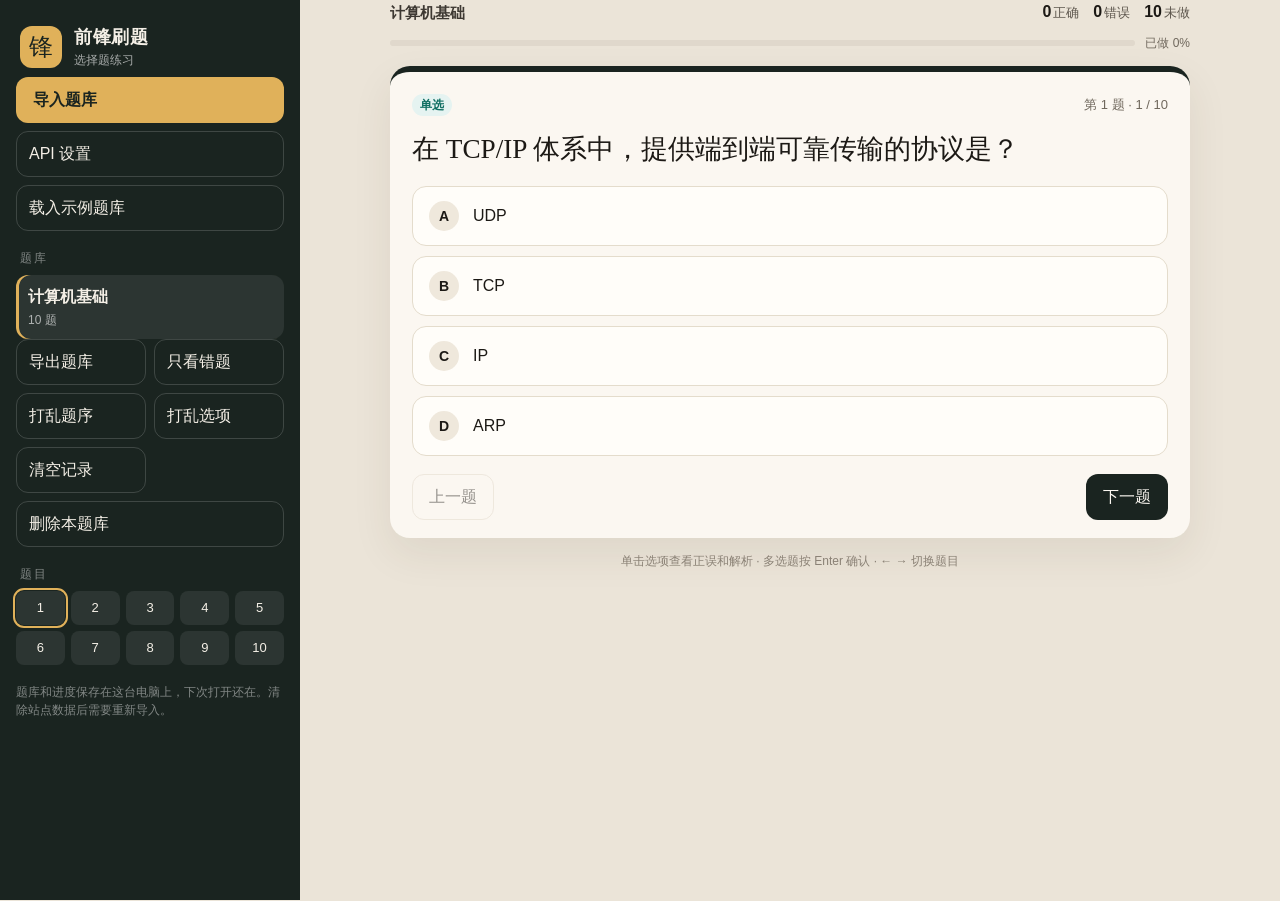
==== index.html @ 5b3e0f49 "Publish Qianfeng Shuati as a portable Windows quiz app. Ship the unzip-and-run trainer with README s" ====
<!DOCTYPE html>
<html lang="zh-CN">
<head>
  <meta charset="UTF-8" />
  <meta name="viewport" content="width=device-width, initial-scale=1" />
  <title>前锋刷题软件</title>
  <meta name="description" content="前锋刷题软件：解压即用的 Windows 选择题练习。导入 JSON / Markdown，错题本，可打乱选项。不用注册，数据只在本机。" />
  <meta property="og:title" content="前锋刷题软件 / Qianfeng Shuati" />
  <meta property="og:description" content="解压即用的 Windows 选择题练习。不用注册，数据只在本机。" />
  <meta property="og:type" content="website" />
  <meta property="og:image" content="docs/social-preview.png" />
  <meta name="twitter:card" content="summary_large_image" />
  <meta name="theme-color" content="#1a2420" />
  <link rel="icon" href="前锋刷题.ico" />
  <link rel="stylesheet" href="styles.css" />
</head>
<body>
  <div class="app">
    <aside id="sidebar" class="sidebar" aria-label="题库"></aside>
    <main id="stage"></main>
  </div>
  <div id="scrim" class="scrim"></div>
  <div id="dropmask" class="dropmask">松开即可导入题库</div>
  <div id="toast" class="toast" role="status"></div>
  <div id="live" class="sr" aria-live="polite"></div>
  <input id="fileInput" type="file" hidden accept=".json,.txt,.md,.csv,.tsv,text/plain,text/markdown,application/json" multiple />

  <dialog id="importDialog" aria-labelledby="importTitle">
    <form class="dialog-body" method="dialog">
      <div class="dialog-head">
        <h2 id="importTitle">导入题库</h2>
        <button type="submit" class="icon-x" value="cancel" aria-label="关闭">×</button>
      </div>
      <p class="muted">支持 JSON、CSV、Markdown 和文本。导入后保存在这台电脑的浏览器里。</p>
      <textarea id="pasteArea" spellcheck="false" placeholder="把题目粘贴到这里，或选择文件"></textarea>
      <details>
        <summary>查看格式说明</summary>
        <div class="help">
          <p>JSON：每题包含 question、options、answer、explanation。多选答案写成 BD。</p>
          <pre>{
  "name": "我的题库",
  "questions": [
    {
      "question": "题干",
      "options": ["选项一", "选项二", "选项三", "选项四"],
      "answer": "B",
      "explanation": "解析"
    }
  ]
}</pre>
          <p>文本或 Markdown：题目用 1. 2. 编号，或题目之间空一行。选项写成 A. / A)；答案写成 答案：B 或 **Answer: B**，写在选项后面同一行也可以。</p>
          <pre>1. 题干
A. 选项
B. 选项
**Answer: A**
解析：说明</pre>
          <p>CSV 第一行表头：question,A,B,C,D,answer,explanation</p>
        </div>
      </details>
      <p id="importError" class="form-error"></p>
      <div class="dialog-foot">
        <button type="button" class="ghost" id="fillSample">填入示例</button>
        <button type="button" class="ghost" id="chooseFile">选择文件</button>
        <button type="button" class="primary" id="doImport">导入</button>
      </div>
    </form>
  </dialog>
  <dialog id="apiDialog" aria-labelledby="apiTitle">
    <form class="dialog-body" method="dialog">
      <div class="dialog-head">
        <h2 id="apiTitle">API 设置</h2>
        <button type="submit" class="icon-x" value="cancel" aria-label="关闭">×</button>
      </div>
      <p class="muted">Key 只保存在这台电脑的浏览器里，不会随题库导出。兼容 OpenAI 格式的接口都可以用。</p>
      <div class="preset-row">
        <button type="button" class="ghost" data-action="api-preset" data-base="https://api.deepseek.com/v1" data-model="deepseek-chat">DeepSeek</button>
        <button type="button" class="ghost" data-action="api-preset" data-base="https://api.openai.com/v1" data-model="gpt-4o-mini">OpenAI</button>
        <button type="button" class="ghost" data-action="api-preset" data-base="http://127.0.0.1:11434/v1" data-model="llama3.1">Ollama</button>
      </div>
      <label class="field">接口地址
        <input id="apiBaseInput" type="url" spellcheck="false" placeholder="https://api.deepseek.com/v1" autocomplete="off" />
      </label>
      <label class="field">模型
        <input id="apiModelInput" type="text" spellcheck="false" placeholder="deepseek-chat" autocomplete="off" />
      </label>
      <label class="field">API Key
        <input id="apiKeyInput" type="password" spellcheck="false" placeholder="sk-…" autocomplete="off" />
      </label>
      <p id="apiError" class="form-error"></p>
      <div class="dialog-foot">
        <button type="button" class="ghost" id="clearApi">清除 Key</button>
        <button type="button" class="primary" id="saveApi">保存</button>
      </div>
    </form>
  </dialog>
  <script src="app.js"></script>
</body>
</html>
---- styles.css ----
*,
*::before,
*::after { box-sizing: border-box; }

html, body { margin: 0; }

body {
  background: #ebe4d8;
  color: #1c1915;
  font-family: "Segoe UI", "PingFang SC", "Microsoft YaHei", sans-serif;
  font-size: 16px;
  line-height: 1.5;
}

h1, h2, h3, p { margin: 0; }

button { font: inherit; cursor: pointer; color: inherit; }

::selection { background: #d5efe9; }

:focus-visible {
  outline: 2px solid #0f6e62;
  outline-offset: 2px;
}

.app {
  display: grid;
  grid-template-columns: 300px 1fr;
  min-height: 100vh;
}

.sidebar {
  position: sticky;
  top: 0;
  height: 100vh;
  overflow: auto;
  background: #1a2420;
  color: #f4efe6;
  padding: 20px 16px 24px;
}

.sidebar :focus-visible { outline-color: #e0b15a; }

.logo {
  display: flex;
  gap: 12px;
  align-items: center;
  padding: 4px 4px 8px;
}

.logo-mark {
  width: 42px;
  height: 42px;
  display: grid;
  place-items: center;
  background: #e0b15a;
  color: #1a2420;
  font-family: "KaiTi", "STKaiti", serif;
  font-size: 24px;
  border-radius: 12px;
}

.logo strong { display: block; font-size: 18px; letter-spacing: 0.04em; }
.logo em { display: block; font-style: normal; color: rgba(255, 255, 255, 0.62); font-size: 12px; }

.side-label {
  margin: 18px 4px 8px;
  font-size: 12px;
  letter-spacing: 0.14em;
  color: rgba(255, 255, 255, 0.45);
}

.side-actions {
  display: grid;
  grid-template-columns: 1fr 1fr;
  gap: 8px;
}

.side-btn {
  width: 100%;
  border: 1px solid rgba(255, 255, 255, 0.16);
  background: transparent;
  color: #f4efe6;
  border-radius: 12px;
  padding: 10px 12px;
  text-align: left;
}

.side-btn.wide { grid-column: 1 / -1; }

.side-btn.primary {
  background: #e0b15a;
  color: #1a2420;
  border-color: transparent;
  font-weight: 700;
}

.side-btn:hover { background: rgba(255, 255, 255, 0.06); }
.side-btn.primary:hover { background: #e8c27a; }

.side-btn[aria-pressed="true"] {
  background: rgba(224, 177, 90, 0.16);
  border-color: #e0b15a;
  color: #f3d7a2;
}

.bank-list { display: grid; gap: 4px; }

.bank {
  width: 100%;
  text-align: left;
  border: none;
  background: transparent;
  color: inherit;
  border-radius: 12px;
  padding: 10px 10px 10px 12px;
  display: flex;
  flex-direction: column;
  gap: 2px;
}

.bank:hover { background: rgba(255, 255, 255, 0.05); }

.bank.active {
  background: rgba(255, 255, 255, 0.08);
  box-shadow: inset 3px 0 0 #e0b15a;
}

.bank-name {
  font-weight: 700;
  overflow: hidden;
  text-overflow: ellipsis;
  white-space: nowrap;
}

.bank-meta { color: rgba(255, 255, 255, 0.62); font-size: 12px; }

.qgrid {
  display: grid;
  grid-template-columns: repeat(5, 1fr);
  gap: 6px;
}

.qdot {
  height: 34px;
  border: none;
  border-radius: 8px;
  background: rgba(255, 255, 255, 0.08);
  color: #f4efe6;
  font-size: 13px;
}

.qdot:hover { background: rgba(255, 255, 255, 0.16); }
.qdot.correct { background: #1f7a4d; color: white; }
.qdot.wrong { background: #a33b32; color: white; }
.qdot.current { outline: 2px solid #e0b15a; outline-offset: 1px; }

.store-note {
  color: rgba(255, 255, 255, 0.45);
  font-size: 12px;
  line-height: 1.5;
  margin-top: 18px;
}

.stage {
  min-height: 100vh;
  padding: 28px 32px 48px;
}

.sheet { width: min(800px, 100%); margin: 0 auto; }

.top {
  display: flex;
  align-items: flex-end;
  justify-content: space-between;
  gap: 12px;
  margin-bottom: 10px;
}

.top h2 { font-size: 15px; font-weight: 700; }
.eyebrow { color: #3d3832; font-size: 15px; font-weight: 700; }

.stats { display: flex; gap: 14px; color: #5e574e; font-size: 13px; }
.stats b { color: #1c1915; font-size: 16px; margin-right: 2px; }

.progress-line {
  display: flex;
  align-items: center;
  gap: 10px;
  margin-bottom: 14px;
  color: #6f675c;
  font-size: 12px;
}

.bar {
  flex: 1;
  height: 6px;
  background: #e0d8cc;
  border-radius: 99px;
  overflow: hidden;
}

.bar > span {
  display: block;
  height: 100%;
  background: #0f6e62;
}

.card {
  background: #fbf7f1;
  border-radius: 20px;
  border-top: 6px solid #1a2420;
  padding: 22px 22px 18px;
  box-shadow: 0 16px 40px rgba(70, 52, 30, 0.08);
}

.meta {
  display: flex;
  gap: 8px;
  align-items: center;
  margin-bottom: 12px;
}

.count { margin-left: auto; color: #6f675c; font-size: 13px; }

.badge {
  display: inline-flex;
  align-items: center;
  height: 22px;
  padding: 0 8px;
  border-radius: 999px;
  background: #e5f3f1;
  color: #0f6e62;
  font-size: 12px;
  font-weight: 700;
}

.badge.multi { background: #f8efd8; color: #8a5a12; }

.stem {
  margin: 0 0 16px;
  font-family: "Palatino Linotype", "KaiTi", "STKaiti", serif;
  font-size: 1.7rem;
  font-weight: 400;
  line-height: 1.55;
}

.stem .rich-p { margin: 0; }
.stem .rich-p + .rich-p { margin-top: 10px; }

.icode {
  display: inline;
  font-family: Consolas, "Cascadia Mono", "Cascadia Code", "Source Code Pro", ui-monospace, monospace;
  font-size: 0.92rem;
  line-height: 1.45;
  padding: 1px 6px 2px;
  border-radius: 5px;
  background: #3a3d42;
  color: #f3f3f3;
  white-space: pre-wrap;
  vertical-align: 1px;
}

.stem .icode { font-size: 1.02rem; }

.codeblock {
  margin: 12px 0 14px;
  border: 1px solid #2c2e33;
  border-radius: 10px;
  overflow: hidden;
  background: #1e1e1e;
}

.codeblock-bar {
  display: flex;
  align-items: center;
  gap: 6px;
  padding: 7px 12px;
  background: #2a2c31;
  color: #c8c8c8;
  font-family: Consolas, "Cascadia Mono", "Source Code Pro", ui-monospace, monospace;
  font-size: 13px;
  line-height: 1;
}

.codeblock-chevron { width: 12px; height: 12px; }

.codeblock pre {
  margin: 0;
  padding: 12px 14px 14px;
  overflow-x: auto;
  background: #1b1d22;
  color: #d4d4d4;
  font-family: Consolas, "Cascadia Mono", "Cascadia Code", "Source Code Pro", ui-monospace, monospace;
  font-size: 14px;
  font-weight: 400;
  line-height: 1.6;
}

.codeblock code { font: inherit; color: inherit; }
.tok-cmt { color: #6a9955; }
.tok-str { color: #ce9178; }
.tok-dir { color: #c586c0; }
.tok-lbl { color: #dcdcaa; }
.tok-op { color: #569cd6; }
.tok-reg { color: #9cdcfe; }
.tok-num { color: #b5cea8; }

.hint { color: #8a5a12; font-size: 13px; margin: 0 0 10px; }

.options { display: grid; gap: 10px; }

.option-wrap { display: grid; }

.option-wrap:has(.option-note) .option {
  border-bottom-left-radius: 0;
  border-bottom-right-radius: 0;
}

.option-note {
  margin-top: -1.5px;
  padding: 8px 16px 10px 60px;
  font-size: 13px;
  line-height: 1.55;
  color: #4a453c;
  background: #f7f3ea;
  border: 1.5px solid #e4dccc;
  border-top: none;
  border-radius: 0 0 14px 14px;
}

.option-wrap:has(.option.is-correct) .option-note {
  background: #eef8f2;
  border-color: #1f7a4d;
  color: #146239;
}

.option-wrap:has(.option.is-wrong) .option-note {
  background: #fdf2f1;
  border-color: #b3261e;
  color: #8f1d18;
}

.option {
  width: 100%;
  display: flex;
  gap: 14px;
  align-items: flex-start;
  text-align: left;
  padding: 14px 16px;
  border-radius: 14px;
  border: 1.5px solid #e4dccc;
  background: #fffdf9;
  color: #1c1915;
  transition: border-color 0.15s, background 0.15s, transform 0.15s;
}

.option:hover:not(:disabled) {
  border-color: #b7cdc7;
  transform: translateY(-1px);
}

.letter {
  width: 30px;
  height: 30px;
  flex: none;
  display: grid;
  place-items: center;
  border-radius: 999px;
  background: #efe8dc;
  font-weight: 700;
  font-size: 14px;
}

.otext { flex: 1; padding-top: 3px; line-height: 1.55; }

.mark {
  margin-left: auto;
  width: 1.2em;
  font-weight: 700;
  padding-top: 3px;
}

.option.is-selected {
  border-color: #0f6e62;
  background: #f3faf8;
}

.option.is-selected .letter { background: #0f6e62; color: white; }

.option.is-correct {
  border-color: #1f7a4d;
  background: #eef8f2;
}

.option.is-correct .letter,
.option.is-correct .mark { background: #1f7a4d; color: white; }
.option.is-correct .mark { background: transparent; color: #1f7a4d; }

.option.is-wrong {
  border-color: #b3261e;
  background: #fdf2f1;
}

.option.is-wrong .letter { background: #b3261e; color: white; }
.option.is-wrong .mark { color: #b3261e; }
.option.is-dim { opacity: 0.72; }
.option:disabled { opacity: 1; cursor: default; transform: none; }

.verdict {
  display: flex;
  justify-content: space-between;
  gap: 12px;
  align-items: center;
  flex-wrap: wrap;
  padding: 12px 14px;
  border-radius: 12px;
  margin-top: 16px;
}

.verdict strong { font-size: 16px; }
.verdict.good { background: #e7f6ee; color: #146239; }
.verdict.bad { background: #fdeceb; color: #8f1d18; }

.explain {
  margin-top: 12px;
  padding: 14px 16px 16px;
  background: #f4f0e6;
  border-radius: 12px;
  border-left: 4px solid #0f6e62;
  animation: rise 0.28s ease;
}

.explain-head {
  display: flex;
  align-items: center;
  justify-content: space-between;
  gap: 8px;
  margin-bottom: 6px;
}

.explain h3 {
  margin: 0;
  font-size: 13px;
  letter-spacing: 0.08em;
  color: #0f6e62;
}

.explain-actions .ghost {
  padding: 6px 10px;
  font-size: 13px;
}

.explain-body { line-height: 1.6; }

.answer-line {
  margin: 0 0 10px;
  padding-bottom: 10px;
  border-bottom: 1px solid #e4dccc;
}

.answer-line strong { display: block; margin-bottom: 6px; }
.answer-line p { margin: 0 0 4px; }

.nav {
  display: flex;
  align-items: center;
  justify-content: space-between;
  gap: 10px;
  margin-top: 18px;
}

.primary, .ghost, .menu-btn {
  border-radius: 12px;
  padding: 10px 16px;
  border: 1px solid transparent;
}

.primary { background: #1a2420; color: #fbf7f1; }
.primary:hover { background: #24312c; }

.ghost {
  background: transparent;
  border-color: #ddd4c6;
  color: #1c1915;
}

.ghost:hover { background: rgba(255, 255, 255, 0.7); }

.menu-btn {
  display: none;
  background: #1a2420;
  color: #fbf7f1;
  flex: none;
}

.nav button:disabled,
.side-btn:disabled {
  opacity: 0.45;
  cursor: not-allowed;
}

.done {
  background: #e7f6ee;
  color: #146239;
  border-radius: 12px;
  padding: 10px 12px;
  margin-bottom: 12px;
}

.keys {
  color: #8a8175;
  font-size: 12px;
  text-align: center;
  margin-top: 14px;
}

.empty-card h1 {
  font-size: 1.6rem;
  font-weight: 700;
  margin-bottom: 8px;
}

.empty-card p { color: #6f675c; }
.empty-card .nav { justify-content: flex-start; }

.muted { color: #6f675c; margin-bottom: 10px; }

.preset-row {
  display: flex;
  flex-wrap: wrap;
  gap: 8px;
  margin: 8px 0 4px;
}

.preset-row .ghost { padding: 6px 10px; font-size: 13px; }

.field {
  display: grid;
  gap: 6px;
  margin-top: 10px;
  font-size: 13px;
  color: #4a453c;
}

.field input {
  width: 100%;
  padding: 10px 12px;
  border: 1px solid #e4dccc;
  border-radius: 12px;
  background: white;
  font: inherit;
  color: inherit;
}

dialog {
  border: none;
  padding: 0;
  border-radius: 20px;
  width: min(640px, calc(100vw - 24px));
  max-height: min(86vh, 760px);
  overflow: auto;
  background: #fbf7f1;
  color: #1c1915;
  box-shadow: 0 24px 80px rgba(0, 0, 0, 0.28);
}

dialog::backdrop { background: rgba(20, 16, 12, 0.5); }

.dialog-body { padding: 18px 18px 16px; }

.dialog-head {
  display: flex;
  justify-content: space-between;
  align-items: center;
  margin-bottom: 8px;
}

.dialog-head h2 { font-size: 1.15rem; }

.icon-x {
  border: none;
  background: transparent;
  font-size: 22px;
  line-height: 1;
  padding: 4px 8px;
}

textarea {
  width: 100%;
  min-height: 180px;
  margin: 12px 0;
  padding: 12px;
  border: 1px solid #e4dccc;
  border-radius: 12px;
  background: white;
  font: inherit;
  line-height: 1.5;
  resize: vertical;
}

details { margin-top: 4px; }
summary { cursor: pointer; color: #0f6e62; }

.help p { margin: 10px 0 6px; }

pre {
  white-space: pre-wrap;
  background: #efe8dc;
  padding: 10px 12px;
  border-radius: 10px;
  font-size: 12px;
  font-family: Consolas, "Courier New", monospace;
}

.form-error {
  color: #b3261e;
  min-height: 1.2em;
  margin: 8px 0 0;
  white-space: pre-wrap;
}

.dialog-foot {
  display: flex;
  justify-content: flex-end;
  gap: 8px;
  margin-top: 12px;
}

.dialog-foot .ghost:first-child { margin-right: auto; }

.toast {
  position: fixed;
  left: 50%;
  bottom: 24px;
  transform: translateX(-50%) translateY(12px);
  background: #1a2420;
  color: #fbf7f1;
  padding: 12px 16px;
  border-radius: 999px;
  opacity: 0;
  pointer-events: none;
  transition: 0.2s ease;
  z-index: 50;
  max-width: min(92vw, 520px);
}

.toast.show {
  opacity: 1;
  transform: translateX(-50%) translateY(0);
}

.dropmask {
  position: fixed;
  inset: 16px;
  border: 2px dashed #e0b15a;
  background: rgba(26, 36, 32, 0.9);
  color: #fbf7f1;
  display: none;
  place-items: center;
  font-size: 1.4rem;
  z-index: 40;
  border-radius: 24px;
}

.dropmask.show { display: grid; }

.scrim { display: none; }

.sr {
  position: absolute;
  width: 1px;
  height: 1px;
  overflow: hidden;
  clip: rect(0 0 0 0);
}

@keyframes rise {
  from { opacity: 0; transform: translateY(6px); }
  to { opacity: 1; transform: none; }
}

@media (max-width: 900px) {
  .app { display: block; }
  .menu-btn { display: inline-flex; }
  .sidebar {
    position: fixed;
    z-index: 20;
    top: 0;
    left: 0;
    width: min(86vw, 320px);
    transform: translateX(-105%);
    transition: transform 0.2s ease;
  }
  .sidebar.open { transform: none; }
  .scrim.show {
    display: block;
    position: fixed;
    inset: 0;
    background: rgba(20, 16, 12, 0.45);
    z-index: 15;
  }
  .stage { padding: 16px 16px 32px; }
  .stem { font-size: 1.35rem; }
  .stem .icode { font-size: 0.92rem; }
  .stats { gap: 8px; }
  .card { padding: 18px 16px; }
}

@media (prefers-reduced-motion: reduce) {
  *, *::before, *::after {
    animation: none !important;
    transition: none !important;
  }
}
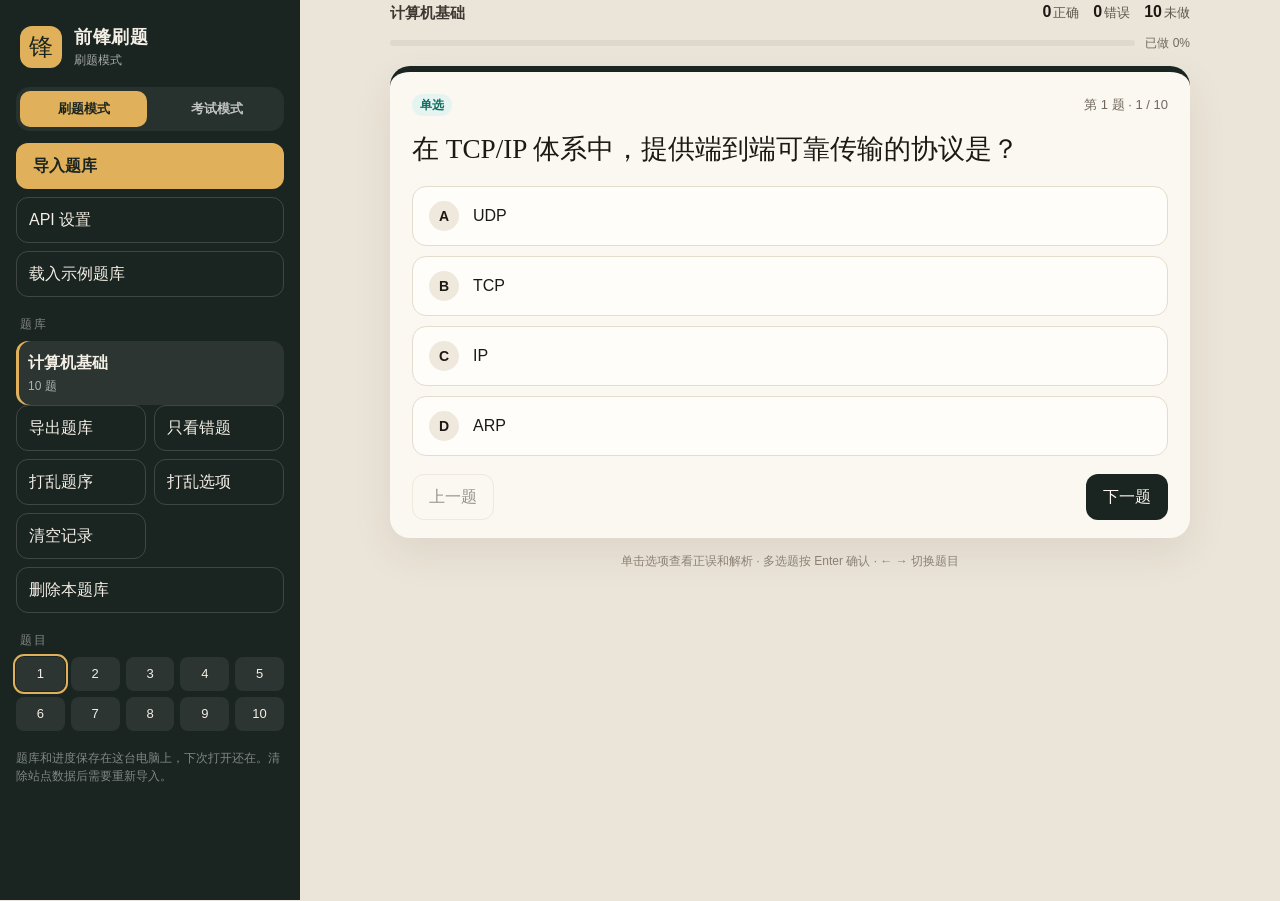
==== commit 7eafcd25: "Add practice and exam modes for the public app. Keep course banks out of the repo and document how t" ====
--- a/index.html
+++ b/index.html
@@ -4,9 +4,9 @@
   <meta charset="UTF-8" />
   <meta name="viewport" content="width=device-width, initial-scale=1" />
   <title>前锋刷题软件</title>
-  <meta name="description" content="前锋刷题软件：解压即用的 Windows 选择题练习。导入 JSON / Markdown，错题本，可打乱选项。不用注册，数据只在本机。" />
+  <meta name="description" content="前锋刷题软件：解压即用的 Windows 选择题练习。刷题或考试模式，导入 JSON / Markdown，错题本，可打乱选项。不用注册，数据只在本机。" />
   <meta property="og:title" content="前锋刷题软件 / Qianfeng Shuati" />
-  <meta property="og:description" content="解压即用的 Windows 选择题练习。不用注册，数据只在本机。" />
+  <meta property="og:description" content="解压即用的 Windows 选择题练习。刷题即时出解，考试交卷出分。不用注册，数据只在本机。" />
   <meta property="og:type" content="website" />
   <meta property="og:image" content="docs/social-preview.png" />
   <meta name="twitter:card" content="summary_large_image" />
@@ -93,6 +93,36 @@
       </div>
     </form>
   </dialog>
+  <dialog id="examDialog" aria-labelledby="examTitle">
+    <form class="dialog-body" method="dialog">
+      <div class="dialog-head">
+        <h2 id="examTitle">开始考试</h2>
+        <button type="submit" class="icon-x" value="cancel" aria-label="关闭">×</button>
+      </div>
+      <p class="muted">答题过程中不显示对错和解析。交卷后出分，错题会记入错题本。</p>
+      <label class="field">题量
+        <input id="examCountInput" type="number" min="1" step="1" />
+      </label>
+      <label class="field">时限
+        <select id="examDurationInput">
+          <option value="0">不限时</option>
+          <option value="15">15 分钟</option>
+          <option value="30" selected>30 分钟</option>
+          <option value="45">45 分钟</option>
+          <option value="60">60 分钟</option>
+          <option value="90">90 分钟</option>
+          <option value="120">120 分钟</option>
+        </select>
+      </label>
+      <label class="check"><input id="examShuffleQ" type="checkbox" checked /> 打乱题序</label>
+      <label class="check"><input id="examShuffleO" type="checkbox" checked /> 打乱选项</label>
+      <p id="examError" class="form-error"></p>
+      <div class="dialog-foot">
+        <button type="submit" class="ghost" value="cancel">取消</button>
+        <button type="button" class="primary" id="doExam">开始考试</button>
+      </div>
+    </form>
+  </dialog>
   <script src="app.js"></script>
 </body>
 </html>
--- a/styles.css
+++ b/styles.css
@@ -63,6 +63,41 @@
 .logo strong { display: block; font-size: 18px; letter-spacing: 0.04em; }
 .logo em { display: block; font-style: normal; color: rgba(255, 255, 255, 0.62); font-size: 12px; }
 
+.mode-switch {
+  display: grid;
+  grid-template-columns: 1fr 1fr;
+  gap: 6px;
+  margin: 10px 0 12px;
+  padding: 4px;
+  border-radius: 14px;
+  background: rgba(255, 255, 255, 0.06);
+}
+
+.mode-btn {
+  border: none;
+  background: transparent;
+  color: rgba(255, 255, 255, 0.72);
+  border-radius: 10px;
+  padding: 8px 6px;
+  font-size: 13px;
+  font-weight: 700;
+}
+
+.mode-btn:hover { background: rgba(255, 255, 255, 0.06); }
+
+.mode-btn[aria-pressed="true"] {
+  background: #e0b15a;
+  color: #1a2420;
+}
+
+.mode-lock {
+  margin: 10px 0 4px;
+  color: #e0b15a;
+  font-size: 12px;
+  font-weight: 700;
+  letter-spacing: 0.08em;
+}
+
 .side-label {
   margin: 18px 4px 8px;
   font-size: 12px;
@@ -153,7 +188,60 @@
 .qdot:hover { background: rgba(255, 255, 255, 0.16); }
 .qdot.correct { background: #1f7a4d; color: white; }
 .qdot.wrong { background: #a33b32; color: white; }
+.qdot.answered { background: rgba(224, 177, 90, 0.42); color: #f4efe6; }
 .qdot.current { outline: 2px solid #e0b15a; outline-offset: 1px; }
+
+.exam-banner {
+  display: flex;
+  flex-wrap: wrap;
+  align-items: center;
+  gap: 10px 14px;
+  background: #1a2420;
+  color: #f4efe6;
+  border-radius: 14px;
+  padding: 10px 14px;
+  margin-bottom: 12px;
+  font-size: 14px;
+}
+
+.exam-banner.review { background: #0f6e62; }
+.exam-banner .ghost {
+  margin-left: auto;
+  background: transparent;
+  color: #f4efe6;
+  border-color: rgba(255, 255, 255, 0.28);
+}
+
+.exam-timer {
+  font-variant-numeric: tabular-nums;
+  font-weight: 700;
+  color: #e0b15a;
+}
+
+.exam-timer.warn { color: #f3b4ae; }
+
+.badge.exam {
+  background: #1a2420;
+  color: #e0b15a;
+}
+
+.check {
+  display: flex;
+  align-items: center;
+  gap: 8px;
+  margin-top: 10px;
+  font-size: 14px;
+}
+
+.field select {
+  width: 100%;
+  padding: 10px 12px;
+  border: 1px solid #e4dccc;
+  border-radius: 12px;
+  background: white;
+  font: inherit;
+  color: inherit;
+}
 
 .store-note {
   color: rgba(255, 255, 255, 0.45);
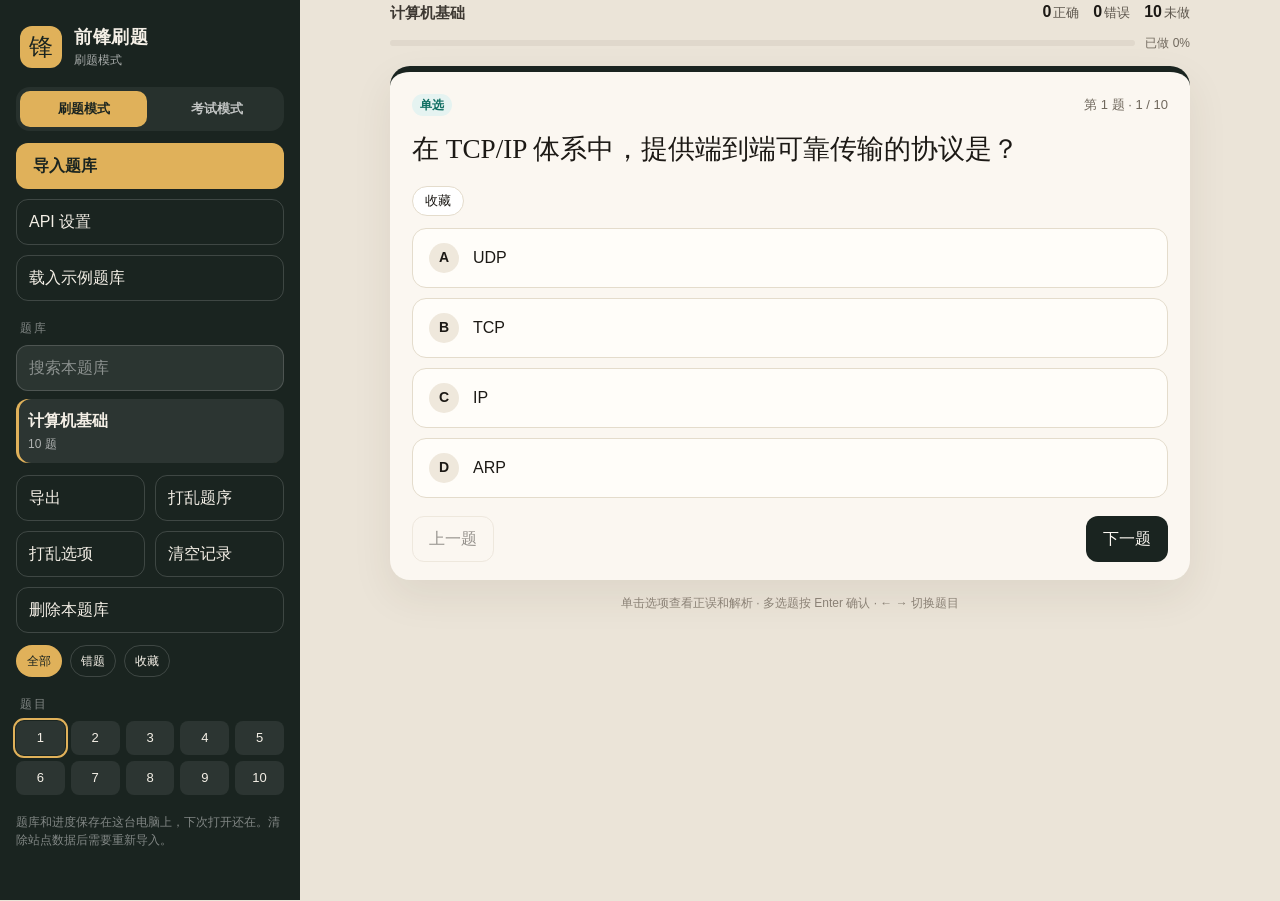
==== commit 4ca00be6: "Add score archive, backup export, search, and favorites. Record exams, let users export selected dat" ====
--- a/index.html
+++ b/index.html
@@ -4,9 +4,9 @@
   <meta charset="UTF-8" />
   <meta name="viewport" content="width=device-width, initial-scale=1" />
   <title>前锋刷题软件</title>
-  <meta name="description" content="前锋刷题软件：解压即用的 Windows 选择题练习。刷题或考试模式，导入 JSON / Markdown，错题本，可打乱选项。不用注册，数据只在本机。" />
+  <meta name="description" content="前锋刷题软件：解压即用的 Windows 选择题练习。刷题或考试模式，搜索与收藏，成绩档案，导入 JSON / Markdown。不用注册，数据只在本机。" />
   <meta property="og:title" content="前锋刷题软件 / Qianfeng Shuati" />
-  <meta property="og:description" content="解压即用的 Windows 选择题练习。刷题即时出解，考试交卷出分。不用注册，数据只在本机。" />
+  <meta property="og:description" content="解压即用的 Windows 选择题练习。刷题即时出解，考试交卷出分，可备份进度。不用注册，数据只在本机。" />
   <meta property="og:type" content="website" />
   <meta property="og:image" content="docs/social-preview.png" />
   <meta name="twitter:card" content="summary_large_image" />
@@ -22,8 +22,13 @@
   <div id="scrim" class="scrim"></div>
   <div id="dropmask" class="dropmask">松开即可导入题库</div>
   <div id="toast" class="toast" role="status"></div>
+  <div id="ctxMenu" class="ctx-menu" hidden role="menu">
+    <button type="button" role="menuitem" data-ctx="open">查看试卷</button>
+    <button type="button" role="menuitem" class="danger" data-ctx="delete">删除成绩</button>
+  </div>
   <div id="live" class="sr" aria-live="polite"></div>
   <input id="fileInput" type="file" hidden accept=".json,.txt,.md,.csv,.tsv,text/plain,text/markdown,application/json" multiple />
+  <input id="backupInput" type="file" hidden accept=".json,application/json" />
 
   <dialog id="importDialog" aria-labelledby="importTitle">
     <form class="dialog-body" method="dialog">
@@ -31,7 +36,7 @@
         <h2 id="importTitle">导入题库</h2>
         <button type="submit" class="icon-x" value="cancel" aria-label="关闭">×</button>
       </div>
-      <p class="muted">支持 JSON、CSV、Markdown 和文本。导入后保存在这台电脑的浏览器里。</p>
+      <p class="muted">支持 JSON、CSV、Markdown 和文本，也可以导入本软件导出的备份文件。导入后保存在这台电脑的浏览器里。</p>
       <textarea id="pasteArea" spellcheck="false" placeholder="把题目粘贴到这里，或选择文件"></textarea>
       <details>
         <summary>查看格式说明</summary>
@@ -123,6 +128,35 @@
       </div>
     </form>
   </dialog>
+  <dialog id="exportDialog" aria-labelledby="exportTitle">
+    <form class="dialog-body" method="dialog">
+      <div class="dialog-head">
+        <h2 id="exportTitle">导出</h2>
+        <button type="submit" class="icon-x" value="cancel" aria-label="关闭">×</button>
+      </div>
+      <p class="muted">先选导出哪些，再选保存位置。</p>
+      <p class="side-label-plain">导出哪些</p>
+      <label class="check"><input id="exportPresetAll" type="checkbox" /> 完整备份（题库、记录、成绩、收藏）</label>
+      <fieldset class="export-scope">
+        <legend>题目范围</legend>
+        <label class="check"><input name="exportScope" type="radio" value="current" checked /> 当前题库</label>
+        <label class="check"><input name="exportScope" type="radio" value="all" /> 全部题库</label>
+        <label class="check"><input id="exportIncludeBanks" type="checkbox" checked /> 题目内容</label>
+      </fieldset>
+      <label class="check"><input id="exportRecords" type="checkbox" /> 做题记录</label>
+      <label class="check"><input id="exportHistory" type="checkbox" /> 考试成绩</label>
+      <label class="check"><input id="exportFlags" type="checkbox" /> 收藏标记</label>
+      <p class="side-label-plain">保存位置</p>
+      <label class="check"><input name="exportWhere" type="radio" value="picker" id="exportWherePicker" checked /> 选择文件保存位置</label>
+      <label class="check"><input name="exportWhere" type="radio" value="download" /> 保存到浏览器默认下载文件夹</label>
+      <p id="exportHint" class="muted"></p>
+      <p id="exportError" class="form-error"></p>
+      <div class="dialog-foot">
+        <button type="submit" class="ghost" value="cancel">取消</button>
+        <button type="button" class="primary" id="doExport">导出</button>
+      </div>
+    </form>
+  </dialog>
   <script src="app.js"></script>
 </body>
 </html>
--- a/styles.css
+++ b/styles.css
@@ -108,7 +108,7 @@
 .side-actions {
   display: grid;
   grid-template-columns: 1fr 1fr;
-  gap: 8px;
+  gap: 10px;
 }
 
 .side-btn {
@@ -139,7 +139,11 @@
   color: #f3d7a2;
 }
 
-.bank-list { display: grid; gap: 4px; }
+.bank-list {
+  display: grid;
+  gap: 4px;
+  margin-bottom: 12px;
+}
 
 .bank {
   width: 100%;
@@ -190,6 +194,151 @@
 .qdot.wrong { background: #a33b32; color: white; }
 .qdot.answered { background: rgba(224, 177, 90, 0.42); color: #f4efe6; }
 .qdot.current { outline: 2px solid #e0b15a; outline-offset: 1px; }
+.qdot.starred { box-shadow: inset 0 -3px 0 #e0b15a; }
+
+.side-search { display: block; margin: 0 0 8px; }
+.side-search input {
+  width: 100%;
+  border: 1px solid rgba(255, 255, 255, 0.16);
+  background: rgba(255, 255, 255, 0.08);
+  color: #f4efe6;
+  border-radius: 12px;
+  padding: 10px 12px;
+  font: inherit;
+}
+.side-search input::placeholder { color: rgba(255, 255, 255, 0.45); }
+
+.filter-row {
+  display: flex;
+  flex-wrap: wrap;
+  gap: 8px;
+  margin: 12px 0 8px;
+}
+
+.chip {
+  border: 1px solid rgba(255, 255, 255, 0.16);
+  background: transparent;
+  color: #f4efe6;
+  border-radius: 999px;
+  padding: 6px 10px;
+  font-size: 12px;
+}
+
+.chip[aria-pressed="true"] {
+  background: #e0b15a;
+  color: #1a2420;
+  border-color: transparent;
+}
+
+.flag-bar {
+  display: flex;
+  gap: 8px;
+  margin: 0 0 12px;
+}
+
+.flag-btn {
+  border: 1px solid #e4dccc;
+  background: white;
+  border-radius: 999px;
+  padding: 4px 12px;
+  font-size: 13px;
+}
+
+.flag-btn[aria-pressed="true"] {
+  background: #f8efd8;
+  border-color: #e0b15a;
+  color: #8a5a12;
+}
+
+.badge.star { background: #f8efd8; color: #8a5a12; }
+
+.history-list {
+  display: grid;
+  gap: 8px;
+  margin-top: 12px;
+}
+
+.history-item {
+  display: flex;
+  gap: 12px;
+  align-items: center;
+  text-align: left;
+  width: 100%;
+  min-width: 0;
+  border: 1px solid #e4dccc;
+  background: white;
+  border-radius: 14px;
+  padding: 10px 12px;
+}
+
+.ctx-menu {
+  position: fixed;
+  z-index: 60;
+  min-width: 148px;
+  padding: 6px;
+  background: #fbf7f1;
+  border: 1px solid #e4dccc;
+  border-radius: 12px;
+  box-shadow: 0 12px 32px rgba(70, 52, 30, 0.16);
+}
+
+.ctx-menu[hidden] { display: none; }
+
+.ctx-menu button {
+  display: block;
+  width: 100%;
+  text-align: left;
+  border: none;
+  background: transparent;
+  border-radius: 8px;
+  padding: 8px 10px;
+}
+
+.ctx-menu button:hover { background: #efe8dc; }
+.ctx-menu button:disabled { opacity: 0.45; cursor: not-allowed; }
+.ctx-menu .danger { color: #a33b32; }
+
+.history-item:hover { background: #fbf7f1; }
+.history-item.missing { opacity: 0.5; }
+
+.history-score {
+  font-weight: 800;
+  font-variant-numeric: tabular-nums;
+  min-width: 3.2em;
+  color: #0f6e62;
+}
+
+.history-main {
+  display: flex;
+  flex-direction: column;
+  gap: 2px;
+  min-width: 0;
+}
+
+.history-main strong { font-size: 14px; }
+.history-main em { font-style: normal; color: #6f675c; font-size: 12px; }
+.history-item.compact { padding: 8px 10px; }
+
+.side-label-plain {
+  margin: 14px 0 6px;
+  font-size: 12px;
+  letter-spacing: 0.08em;
+  color: #6f675c;
+  font-weight: 700;
+}
+
+.export-scope {
+  border: 1px solid #e4dccc;
+  border-radius: 14px;
+  margin: 10px 0;
+  padding: 4px 12px 12px;
+}
+
+.export-scope legend {
+  padding: 0 6px;
+  font-size: 12px;
+  color: #6f675c;
+}
 
 .exam-banner {
   display: flex;
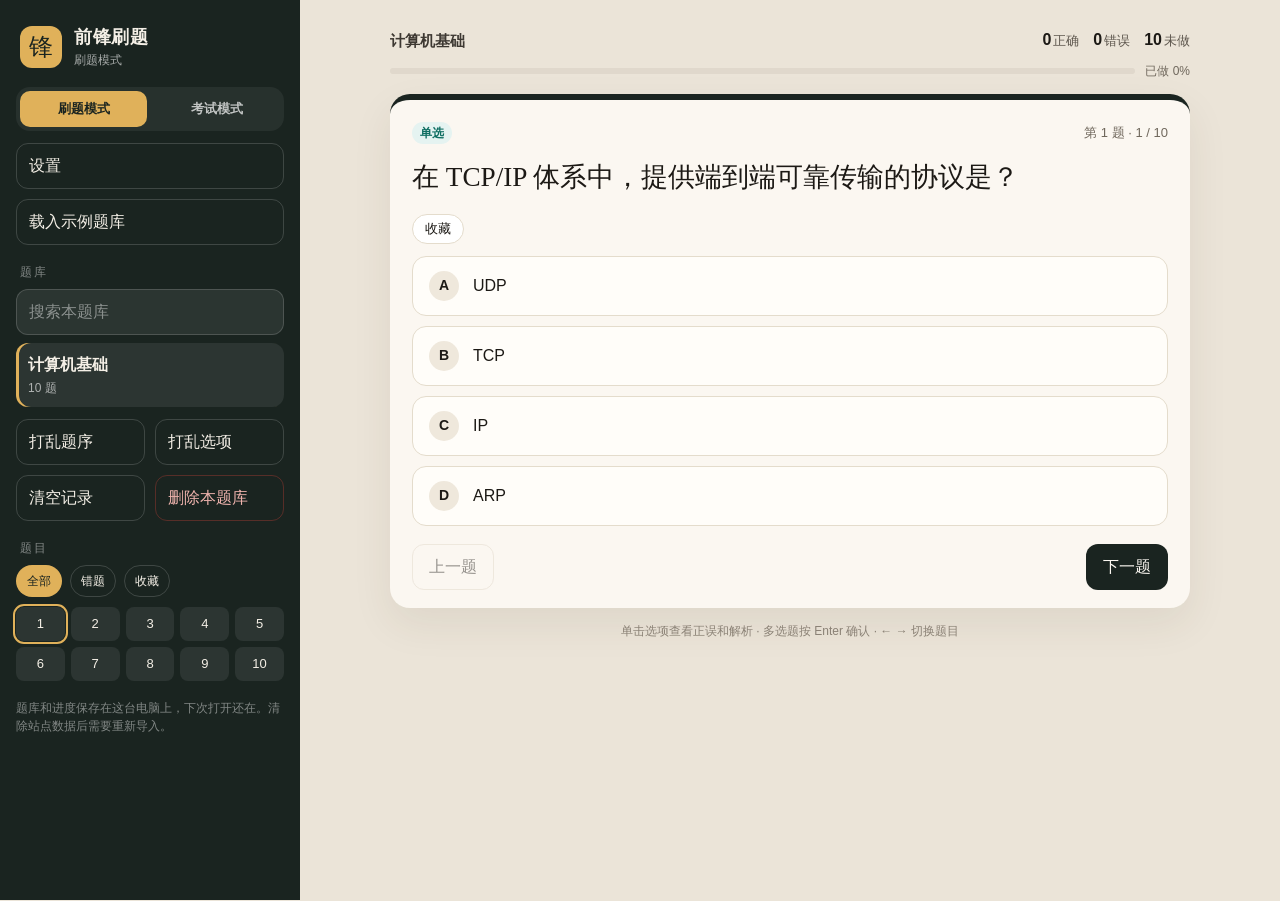
==== commit d33ca611: "Release v1.0 with sponsor page and English portable launchers. Add WeChat/Alipay QR sponsorship, ren" ====
--- a/index.html
+++ b/index.html
@@ -4,20 +4,209 @@
   <meta charset="UTF-8" />
   <meta name="viewport" content="width=device-width, initial-scale=1" />
   <title>前锋刷题软件</title>
-  <meta name="description" content="前锋刷题软件：解压即用的 Windows 选择题练习。刷题或考试模式，搜索与收藏，成绩档案，导入 JSON / Markdown。不用注册，数据只在本机。" />
-  <meta property="og:title" content="前锋刷题软件 / Qianfeng Shuati" />
-  <meta property="og:description" content="解压即用的 Windows 选择题练习。刷题即时出解，考试交卷出分，可备份进度。不用注册，数据只在本机。" />
-  <meta property="og:type" content="website" />
-  <meta property="og:image" content="docs/social-preview.png" />
-  <meta name="twitter:card" content="summary_large_image" />
-  <meta name="theme-color" content="#1a2420" />
-  <link rel="icon" href="前锋刷题.ico" />
+  <link rel="icon" href="app.ico" />
   <link rel="stylesheet" href="styles.css" />
 </head>
 <body>
   <div class="app">
     <aside id="sidebar" class="sidebar" aria-label="题库"></aside>
-    <main id="stage"></main>
+    <div class="main-col">
+      <main id="stage" class="stage"></main>
+      <section id="bankSettings" class="stage settings-page" hidden>
+        <div class="sheet">
+          <div class="top">
+            <button type="button" class="menu-btn" data-action="toggle-sidebar">题库</button>
+            <div><h2>设置</h2></div>
+            <button type="button" class="ghost" data-action="close-settings">返回</button>
+          </div>
+          <div class="settings-list">
+            <section class="settings-fold" data-settings-section="bank">
+              <button type="button" class="settings-fold-head" data-action="settings-section" data-section="bank" aria-expanded="false">
+                <span>
+                  <strong>题库设置</strong>
+                  <em>导入、导出、改名和编辑题目</em>
+                </span>
+                <span class="settings-chevron" aria-hidden="true"></span>
+              </button>
+              <div class="settings-fold-body" hidden>
+                <div class="settings-block" data-bank-panel="import">
+                  <h3>导入</h3>
+                  <p class="muted">支持 JSON、CSV、Markdown 和文本，也可以导入本软件导出的备份文件。</p>
+                  <div class="settings-box">
+              <textarea id="pasteArea" spellcheck="false" placeholder="把题目粘贴到这里，或选择文件"></textarea>
+              <details>
+                <summary>查看格式说明</summary>
+                <div class="help">
+                  <p>JSON：每题包含 question、options、answer、explanation。多选答案写成 BD。</p>
+                  <pre>{
+  "name": "我的题库",
+  "questions": [
+    {
+      "question": "题干",
+      "options": ["选项一", "选项二", "选项三", "选项四"],
+      "answer": "B",
+      "explanation": "解析"
+    }
+  ]
+}</pre>
+                  <p>文本或 Markdown：题目用 1. 2. 编号，或题目之间空一行。选项写成 A. / A)；答案写成 答案：B 或 **Answer: B**，写在选项后面同一行也可以。</p>
+                  <pre>1. 题干
+A. 选项
+B. 选项
+**Answer: A**
+解析：说明</pre>
+                  <p>CSV 第一行表头：question,A,B,C,D,answer,explanation</p>
+                </div>
+              </details>
+              <p id="importError" class="form-error"></p>
+              <div class="nav">
+                <button type="button" class="ghost" id="fillSample">填入示例</button>
+                <button type="button" class="ghost" id="chooseFile">选择文件</button>
+                <button type="button" class="primary" id="doImport">导入</button>
+              </div>
+                  </div>
+                </div>
+
+                <div class="settings-block" data-bank-panel="export">
+                  <h3>导出</h3>
+                  <p class="muted">先选导出哪些，再选保存位置。</p>
+                  <div class="settings-box">
+              <p class="side-label-plain">导出哪些</p>
+              <label class="check"><input id="exportPresetAll" type="checkbox" /> 完整备份（题库、记录、成绩、收藏）</label>
+              <fieldset class="export-scope">
+                <legend>题目范围</legend>
+                <label class="check"><input name="exportScope" type="radio" value="current" checked /> 当前题库</label>
+                <label class="check"><input name="exportScope" type="radio" value="all" /> 全部题库</label>
+                <label class="check"><input id="exportIncludeBanks" type="checkbox" checked /> 题目内容</label>
+              </fieldset>
+              <label class="check"><input id="exportRecords" type="checkbox" /> 做题记录</label>
+              <label class="check"><input id="exportHistory" type="checkbox" /> 考试成绩</label>
+              <label class="check"><input id="exportFlags" type="checkbox" /> 收藏标记</label>
+              <p class="side-label-plain">保存位置</p>
+              <label class="check"><input name="exportWhere" type="radio" value="picker" id="exportWherePicker" checked /> 选择文件保存位置</label>
+              <label class="check"><input name="exportWhere" type="radio" value="download" /> 保存到浏览器默认下载文件夹</label>
+              <p id="exportHint" class="muted"></p>
+              <p id="exportError" class="form-error"></p>
+              <div class="nav">
+                <span></span>
+                <button type="button" class="primary" id="doExport">导出</button>
+              </div>
+                  </div>
+                </div>
+
+                <div class="settings-block" data-bank-panel="edit">
+                  <h3>编辑题库</h3>
+                  <p id="manageHint" class="muted">改名、复制、增删改题目都在这一页。</p>
+                  <div class="settings-box">
+              <label class="field">题库名称
+                <input id="bankNameInput" type="text" maxlength="80" autocomplete="off" />
+              </label>
+              <p id="manageMeta" class="muted"></p>
+              <p id="manageError" class="form-error"></p>
+              <div class="manage-actions">
+                <button type="button" class="ghost" id="saveBankName">保存名称</button>
+                <button type="button" class="ghost" id="duplicateBank">复制本题库</button>
+                <button type="button" class="ghost danger-text" id="deleteBankBtn">删除本题库</button>
+              </div>
+              <p class="side-label-plain">编辑题目</p>
+              <label class="field">选择题目
+                <select id="editQuestionSelect"></select>
+              </label>
+              <label class="field">题干
+                <textarea id="editStem" class="edit-area" spellcheck="false"></textarea>
+              </label>
+              <label class="field">题型
+                <select id="editType">
+                  <option value="single">单选</option>
+                  <option value="multiple">多选</option>
+                </select>
+              </label>
+              <label class="field">选项（每行一个，从上到下为 A、B、C…）
+                <textarea id="editOptions" class="edit-area" spellcheck="false"></textarea>
+              </label>
+              <label class="field">正确答案
+                <input id="editAnswer" type="text" spellcheck="false" placeholder="如 B 或 ABD" autocomplete="off" />
+              </label>
+              <label class="field">解析
+                <textarea id="editExplain" class="edit-area" spellcheck="false"></textarea>
+              </label>
+              <p id="editError" class="form-error"></p>
+              <div class="nav">
+                <button type="button" class="ghost" id="addQuestionBtn">新增题目</button>
+                <button type="button" class="ghost danger-text" id="deleteQuestionBtn">删除本题</button>
+                <button type="button" class="ghost" id="moveQuestionUp">上移</button>
+                <button type="button" class="ghost" id="moveQuestionDown">下移</button>
+                <button type="button" class="primary" id="saveQuestionBtn">保存本题</button>
+              </div>
+                  </div>
+                </div>
+              </div>
+            </section>
+
+            <section class="settings-fold" data-settings-section="api">
+              <button type="button" class="settings-fold-head" data-action="settings-section" data-section="api" aria-expanded="false">
+                <span>
+                  <strong>API 设置</strong>
+                  <em>填写接口和 Key，用于生成解析。不填也能刷题。</em>
+                </span>
+                <span class="settings-chevron" aria-hidden="true"></span>
+              </button>
+              <div class="settings-fold-body" hidden>
+                <div class="settings-box">
+            <p class="muted">Key 只保存在这台电脑的浏览器里，不会随题库导出。兼容 OpenAI 格式的接口都可以用。</p>
+            <div class="preset-row">
+              <button type="button" class="ghost" data-action="api-preset" data-base="https://api.deepseek.com/v1" data-model="deepseek-chat">DeepSeek</button>
+              <button type="button" class="ghost" data-action="api-preset" data-base="https://api.openai.com/v1" data-model="gpt-4o-mini">OpenAI</button>
+              <button type="button" class="ghost" data-action="api-preset" data-base="http://127.0.0.1:11434/v1" data-model="llama3.1">Ollama</button>
+            </div>
+            <label class="field">接口地址
+              <input id="apiBaseInput" type="url" spellcheck="false" placeholder="https://api.deepseek.com/v1" autocomplete="off" />
+            </label>
+            <label class="field">模型
+              <input id="apiModelInput" type="text" spellcheck="false" placeholder="deepseek-chat" autocomplete="off" />
+            </label>
+            <label class="field">API Key
+              <input id="apiKeyInput" type="password" spellcheck="false" placeholder="sk-…" autocomplete="off" />
+            </label>
+            <p id="apiError" class="form-error"></p>
+            <div class="nav">
+              <button type="button" class="ghost" id="clearApi">清除 Key</button>
+              <button type="button" class="primary" id="saveApi">保存</button>
+            </div>
+                </div>
+              </div>
+            </section>
+
+            <section class="settings-fold" data-settings-section="sponsor">
+              <button type="button" class="settings-fold-head" data-action="settings-section" data-section="sponsor" aria-expanded="false">
+                <span>
+                  <strong>赞助作者</strong>
+                  <em>如果软件帮到你，可通过微信或支付宝随意支持一下。</em>
+                </span>
+                <span class="settings-chevron" aria-hidden="true"></span>
+              </button>
+              <div class="settings-fold-body" hidden>
+                <div class="settings-box sponsor-box">
+                  <p class="muted">选择支付方式后，用手机扫码即可。金额请在手机里自行填写。感谢支持前锋刷题软件。</p>
+                  <p class="side-label-plain">支付方式</p>
+                  <div class="preset-row sponsor-methods" role="group" aria-label="支付方式">
+                    <button type="button" class="ghost" data-action="sponsor-method" data-method="wechat" aria-pressed="true">微信支付</button>
+                    <button type="button" class="ghost" data-action="sponsor-method" data-method="alipay" aria-pressed="false">支付宝</button>
+                  </div>
+                  <div class="sponsor-pay">
+                    <img id="sponsorQr" class="sponsor-qr" src="sponsor/wechat.png" alt="微信收款码" />
+                    <div class="sponsor-copy">
+                      <p id="sponsorHint" class="sponsor-hint">请使用微信扫码赞助</p>
+                      <p class="muted">打开对应 App 扫一扫即可，金额自定。</p>
+                    </div>
+                  </div>
+                </div>
+              </div>
+            </section>
+          </div>
+        </div>
+      </section>
+    </div>
   </div>
   <div id="scrim" class="scrim"></div>
   <div id="dropmask" class="dropmask">松开即可导入题库</div>
@@ -30,74 +219,6 @@
   <input id="fileInput" type="file" hidden accept=".json,.txt,.md,.csv,.tsv,text/plain,text/markdown,application/json" multiple />
   <input id="backupInput" type="file" hidden accept=".json,application/json" />
 
-  <dialog id="importDialog" aria-labelledby="importTitle">
-    <form class="dialog-body" method="dialog">
-      <div class="dialog-head">
-        <h2 id="importTitle">导入题库</h2>
-        <button type="submit" class="icon-x" value="cancel" aria-label="关闭">×</button>
-      </div>
-      <p class="muted">支持 JSON、CSV、Markdown 和文本，也可以导入本软件导出的备份文件。导入后保存在这台电脑的浏览器里。</p>
-      <textarea id="pasteArea" spellcheck="false" placeholder="把题目粘贴到这里，或选择文件"></textarea>
-      <details>
-        <summary>查看格式说明</summary>
-        <div class="help">
-          <p>JSON：每题包含 question、options、answer、explanation。多选答案写成 BD。</p>
-          <pre>{
-  "name": "我的题库",
-  "questions": [
-    {
-      "question": "题干",
-      "options": ["选项一", "选项二", "选项三", "选项四"],
-      "answer": "B",
-      "explanation": "解析"
-    }
-  ]
-}</pre>
-          <p>文本或 Markdown：题目用 1. 2. 编号，或题目之间空一行。选项写成 A. / A)；答案写成 答案：B 或 **Answer: B**，写在选项后面同一行也可以。</p>
-          <pre>1. 题干
-A. 选项
-B. 选项
-**Answer: A**
-解析：说明</pre>
-          <p>CSV 第一行表头：question,A,B,C,D,answer,explanation</p>
-        </div>
-      </details>
-      <p id="importError" class="form-error"></p>
-      <div class="dialog-foot">
-        <button type="button" class="ghost" id="fillSample">填入示例</button>
-        <button type="button" class="ghost" id="chooseFile">选择文件</button>
-        <button type="button" class="primary" id="doImport">导入</button>
-      </div>
-    </form>
-  </dialog>
-  <dialog id="apiDialog" aria-labelledby="apiTitle">
-    <form class="dialog-body" method="dialog">
-      <div class="dialog-head">
-        <h2 id="apiTitle">API 设置</h2>
-        <button type="submit" class="icon-x" value="cancel" aria-label="关闭">×</button>
-      </div>
-      <p class="muted">Key 只保存在这台电脑的浏览器里，不会随题库导出。兼容 OpenAI 格式的接口都可以用。</p>
-      <div class="preset-row">
-        <button type="button" class="ghost" data-action="api-preset" data-base="https://api.deepseek.com/v1" data-model="deepseek-chat">DeepSeek</button>
-        <button type="button" class="ghost" data-action="api-preset" data-base="https://api.openai.com/v1" data-model="gpt-4o-mini">OpenAI</button>
-        <button type="button" class="ghost" data-action="api-preset" data-base="http://127.0.0.1:11434/v1" data-model="llama3.1">Ollama</button>
-      </div>
-      <label class="field">接口地址
-        <input id="apiBaseInput" type="url" spellcheck="false" placeholder="https://api.deepseek.com/v1" autocomplete="off" />
-      </label>
-      <label class="field">模型
-        <input id="apiModelInput" type="text" spellcheck="false" placeholder="deepseek-chat" autocomplete="off" />
-      </label>
-      <label class="field">API Key
-        <input id="apiKeyInput" type="password" spellcheck="false" placeholder="sk-…" autocomplete="off" />
-      </label>
-      <p id="apiError" class="form-error"></p>
-      <div class="dialog-foot">
-        <button type="button" class="ghost" id="clearApi">清除 Key</button>
-        <button type="button" class="primary" id="saveApi">保存</button>
-      </div>
-    </form>
-  </dialog>
   <dialog id="examDialog" aria-labelledby="examTitle">
     <form class="dialog-body" method="dialog">
       <div class="dialog-head">
@@ -128,35 +249,6 @@
       </div>
     </form>
   </dialog>
-  <dialog id="exportDialog" aria-labelledby="exportTitle">
-    <form class="dialog-body" method="dialog">
-      <div class="dialog-head">
-        <h2 id="exportTitle">导出</h2>
-        <button type="submit" class="icon-x" value="cancel" aria-label="关闭">×</button>
-      </div>
-      <p class="muted">先选导出哪些，再选保存位置。</p>
-      <p class="side-label-plain">导出哪些</p>
-      <label class="check"><input id="exportPresetAll" type="checkbox" /> 完整备份（题库、记录、成绩、收藏）</label>
-      <fieldset class="export-scope">
-        <legend>题目范围</legend>
-        <label class="check"><input name="exportScope" type="radio" value="current" checked /> 当前题库</label>
-        <label class="check"><input name="exportScope" type="radio" value="all" /> 全部题库</label>
-        <label class="check"><input id="exportIncludeBanks" type="checkbox" checked /> 题目内容</label>
-      </fieldset>
-      <label class="check"><input id="exportRecords" type="checkbox" /> 做题记录</label>
-      <label class="check"><input id="exportHistory" type="checkbox" /> 考试成绩</label>
-      <label class="check"><input id="exportFlags" type="checkbox" /> 收藏标记</label>
-      <p class="side-label-plain">保存位置</p>
-      <label class="check"><input name="exportWhere" type="radio" value="picker" id="exportWherePicker" checked /> 选择文件保存位置</label>
-      <label class="check"><input name="exportWhere" type="radio" value="download" /> 保存到浏览器默认下载文件夹</label>
-      <p id="exportHint" class="muted"></p>
-      <p id="exportError" class="form-error"></p>
-      <div class="dialog-foot">
-        <button type="submit" class="ghost" value="cancel">取消</button>
-        <button type="button" class="primary" id="doExport">导出</button>
-      </div>
-    </form>
-  </dialog>
   <script src="app.js"></script>
 </body>
 </html>
--- a/styles.css
+++ b/styles.css
@@ -28,6 +28,12 @@
   grid-template-columns: 300px 1fr;
   min-height: 100vh;
 }
+
+.main-col { min-width: 0; }
+
+.settings-page .sheet { width: min(880px, 100%); }
+
+.settings-page .top h2 { font-size: 1.15rem; }
 
 .sidebar {
   position: sticky;
@@ -139,6 +145,25 @@
   color: #f3d7a2;
 }
 
+.side-btn.danger {
+  color: #f0b4ae;
+  border-color: rgba(163, 59, 50, 0.45);
+}
+
+.side-btn.danger:hover {
+  background: rgba(163, 59, 50, 0.18);
+  border-color: #a33b32;
+}
+
+.side-btn.wide[aria-pressed="true"] {
+  background: #e0b15a;
+  color: #1a2420;
+  border-color: transparent;
+  font-weight: 700;
+}
+
+.side-btn.wide[aria-pressed="true"]:hover { background: #e8c27a; }
+
 .bank-list {
   display: grid;
   gap: 4px;
@@ -212,7 +237,7 @@
   display: flex;
   flex-wrap: wrap;
   gap: 8px;
-  margin: 12px 0 8px;
+  margin: 0 0 10px;
 }
 
 .chip {
@@ -860,11 +885,168 @@
 .dialog-foot {
   display: flex;
   justify-content: flex-end;
+  flex-wrap: wrap;
   gap: 8px;
   margin-top: 12px;
 }
 
 .dialog-foot .ghost:first-child { margin-right: auto; }
+
+.settings-list {
+  background: #fbf7f1;
+  border: 1px solid #e4dccc;
+  border-radius: 16px;
+  overflow: hidden;
+}
+
+.settings-fold + .settings-fold { border-top: 1px solid #e4dccc; }
+
+.settings-fold-head {
+  width: 100%;
+  display: flex;
+  align-items: center;
+  justify-content: space-between;
+  gap: 16px;
+  padding: 16px 18px;
+  border: none;
+  background: transparent;
+  text-align: left;
+}
+
+.settings-fold-head:hover { background: rgba(255, 255, 255, 0.55); }
+
+.settings-fold-head strong {
+  display: block;
+  font-size: 1.05rem;
+}
+
+.settings-fold-head em {
+  display: block;
+  margin-top: 4px;
+  font-style: normal;
+  font-weight: 400;
+  font-size: 13px;
+  color: #6f675c;
+}
+
+.settings-chevron {
+  width: 8px;
+  height: 8px;
+  flex: none;
+  margin-right: 6px;
+  border-right: 2px solid #8a8175;
+  border-bottom: 2px solid #8a8175;
+  transform: rotate(45deg);
+  transition: transform 0.15s ease;
+}
+
+.settings-fold-head[aria-expanded="true"] .settings-chevron {
+  transform: rotate(-135deg);
+  margin-top: 6px;
+}
+
+.settings-fold-body {
+  padding: 0 18px 18px;
+  border-top: 1px solid #efe8dc;
+}
+
+.settings-block { padding: 16px 0 4px; }
+
+.settings-block + .settings-block {
+  border-top: 1px solid #efe8dc;
+  margin-top: 4px;
+}
+
+.settings-block h3 {
+  margin: 0 0 6px;
+  font-size: 1rem;
+}
+
+.settings-box {
+  margin-top: 10px;
+  padding: 14px 16px 16px;
+  background: #fff;
+  border: 1px solid #e4dccc;
+  border-radius: 14px;
+}
+
+.settings-box .muted { margin-bottom: 8px; }
+
+.edit-area {
+  min-height: 76px;
+  margin: 0;
+}
+
+.manage-actions {
+  display: grid;
+  grid-template-columns: 1fr 1fr;
+  gap: 8px;
+  margin: 10px 0 8px;
+}
+
+.manage-actions .danger-text { grid-column: 1 / -1; }
+
+[data-bank-panel="edit"] .nav,
+[data-bank-panel="import"] .nav,
+[data-settings-section="api"] .nav {
+  flex-wrap: wrap;
+  justify-content: flex-start;
+}
+
+[data-bank-panel="edit"] .nav .primary,
+[data-bank-panel="import"] .nav .primary,
+[data-settings-section="api"] .nav .primary {
+  margin-left: auto;
+}
+
+.sponsor-box .side-label-plain:first-of-type { margin-top: 4px; }
+
+.sponsor-methods .ghost[aria-pressed="true"] {
+  background: #1a2420;
+  color: #fbf7f1;
+  border-color: transparent;
+}
+
+.sponsor-pay {
+  display: grid;
+  grid-template-columns: minmax(200px, 280px) 1fr;
+  gap: 18px;
+  align-items: center;
+  margin-top: 16px;
+  padding: 16px;
+  border-radius: 14px;
+  background: #f7f1e8;
+  border: 1px solid #e4dccc;
+}
+
+.sponsor-qr {
+  width: 100%;
+  max-width: 280px;
+  height: auto;
+  border-radius: 12px;
+  background: white;
+  display: block;
+}
+
+.sponsor-hint {
+  margin: 0 0 8px;
+  font-size: 1.05rem;
+  color: #1c1915;
+}
+
+.sponsor-copy .muted { margin: 0; }
+
+@media (max-width: 720px) {
+  .sponsor-pay {
+    grid-template-columns: 1fr;
+    justify-items: center;
+    text-align: center;
+  }
+}
+
+.manage-actions .danger-text,
+.nav .danger-text,
+.dialog-foot .danger-text { color: #a33b32; }
 
 .toast {
   position: fixed;
